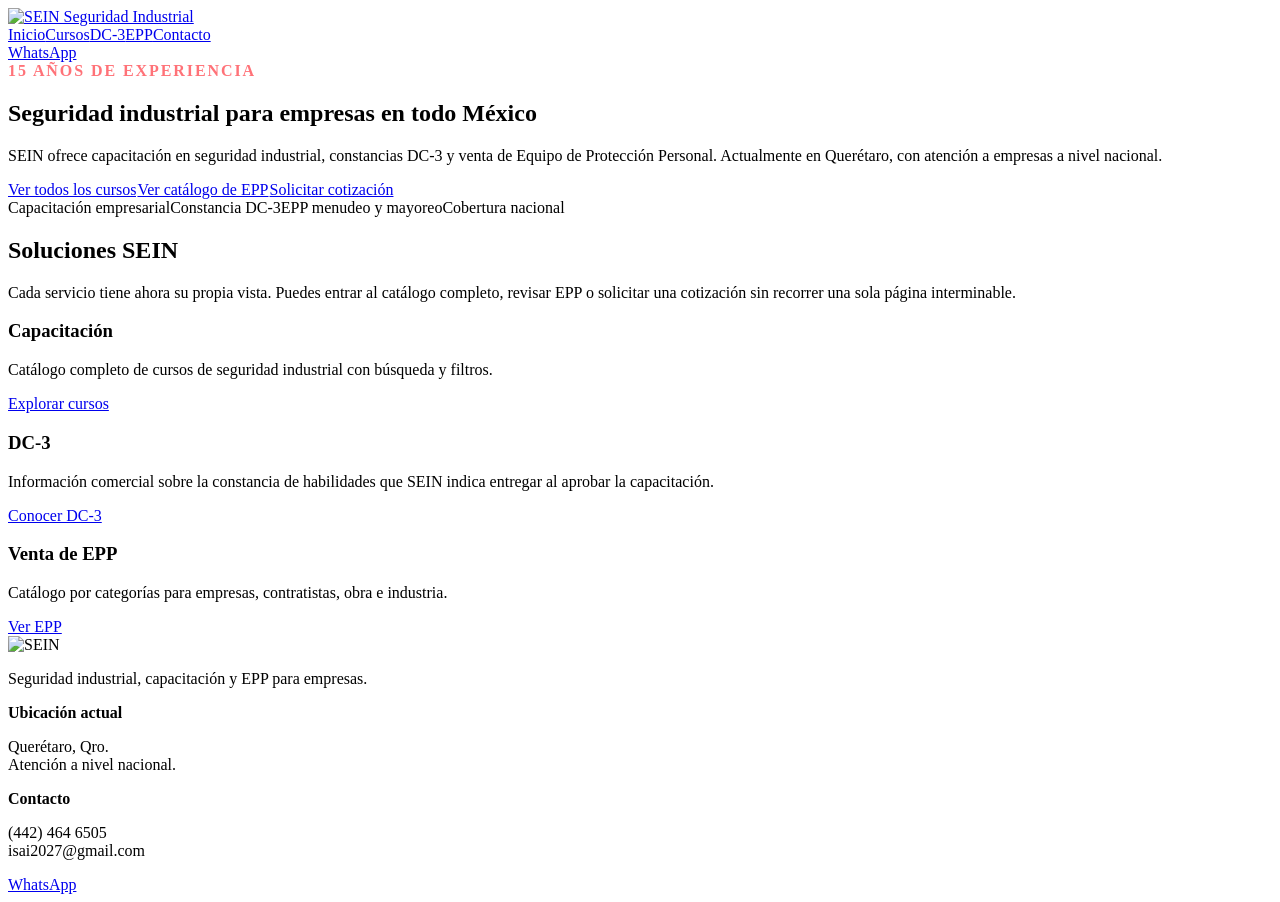
==== index.html @ c84fc2ea "Publicar página principal de SEIN" ====
<!doctype html><html lang="es"><head><meta charset="utf-8"><meta name="viewport" content="width=device-width,initial-scale=1"><title>SEIN Seguridad Industrial | Inicio</title><meta name="description" content="SEIN Seguridad Industrial en Querétaro con atención nacional."><link rel="stylesheet" href="assets/style.css"></head><body><header class="top"><div class="wrap nav"><a class="brand" href="index.html"><img src="assets/logo-sein.jpeg" alt="SEIN Seguridad Industrial"></a><nav class="navlinks"><a href="index.html">Inicio</a><a href="cursos.html">Cursos</a><a href="dc3.html">DC-3</a><a href="epp.html">EPP</a><a href="contacto.html">Contacto</a></nav><a class="btn red" href="https://wa.me/524424646505?text=Hola%20SEIN%2C%20quiero%20una%20cotizaci%C3%B3n" target="_blank" rel="noopener">WhatsApp</a></div></header><main><section class="hero"><div class="wrap"><div style="font-weight:900;letter-spacing:.12em;color:#ff7278">15 AÑOS DE EXPERIENCIA</div><h1>Seguridad industrial para empresas <span>en todo México</span></h1><p>SEIN ofrece capacitación en seguridad industrial, constancias DC-3 y venta de Equipo de Protección Personal. Actualmente en Querétaro, con atención a empresas a nivel nacional.</p><div class="actions"><a class="btn red" href="cursos.html">Ver todos los cursos</a><a class="btn navy" style="border:1px solid #fff" href="epp.html">Ver catálogo de EPP</a><a class="btn green" href="contacto.html">Solicitar cotización</a></div><div class="badges"><span class="badge">Capacitación empresarial</span><span class="badge">Constancia DC-3</span><span class="badge">EPP menudeo y mayoreo</span><span class="badge">Cobertura nacional</span></div></div></section><section class="section"><div class="wrap"><h2>Soluciones SEIN</h2><p class="lead">Cada servicio tiene ahora su propia vista. Puedes entrar al catálogo completo, revisar EPP o solicitar una cotización sin recorrer una sola página interminable.</p><div class="grid3"><article class="card"><h3>Capacitación</h3><p>Catálogo completo de cursos de seguridad industrial con búsqueda y filtros.</p><a class="btn red" href="cursos.html">Explorar cursos</a></article><article class="card"><h3>DC-3</h3><p>Información comercial sobre la constancia de habilidades que SEIN indica entregar al aprobar la capacitación.</p><a class="btn navy" href="dc3.html">Conocer DC-3</a></article><article class="card"><h3>Venta de EPP</h3><p>Catálogo por categorías para empresas, contratistas, obra e industria.</p><a class="btn red" href="epp.html">Ver EPP</a></article></div></div></section></main><footer class="footer"><div class="wrap foot"><div><img src="assets/logo-sein.jpeg" alt="SEIN"><p>Seguridad industrial, capacitación y EPP para empresas.</p></div><div><b>Ubicación actual</b><p>Querétaro, Qro.<br>Atención a nivel nacional.</p></div><div><b>Contacto</b><p>(442) 464 6505<br>isai2027@gmail.com</p></div></div></footer><a class="btn green floating" href="https://wa.me/524424646505?text=Hola%20SEIN%2C%20quiero%20informaci%C3%B3n" target="_blank" rel="noopener">WhatsApp</a></body></html>
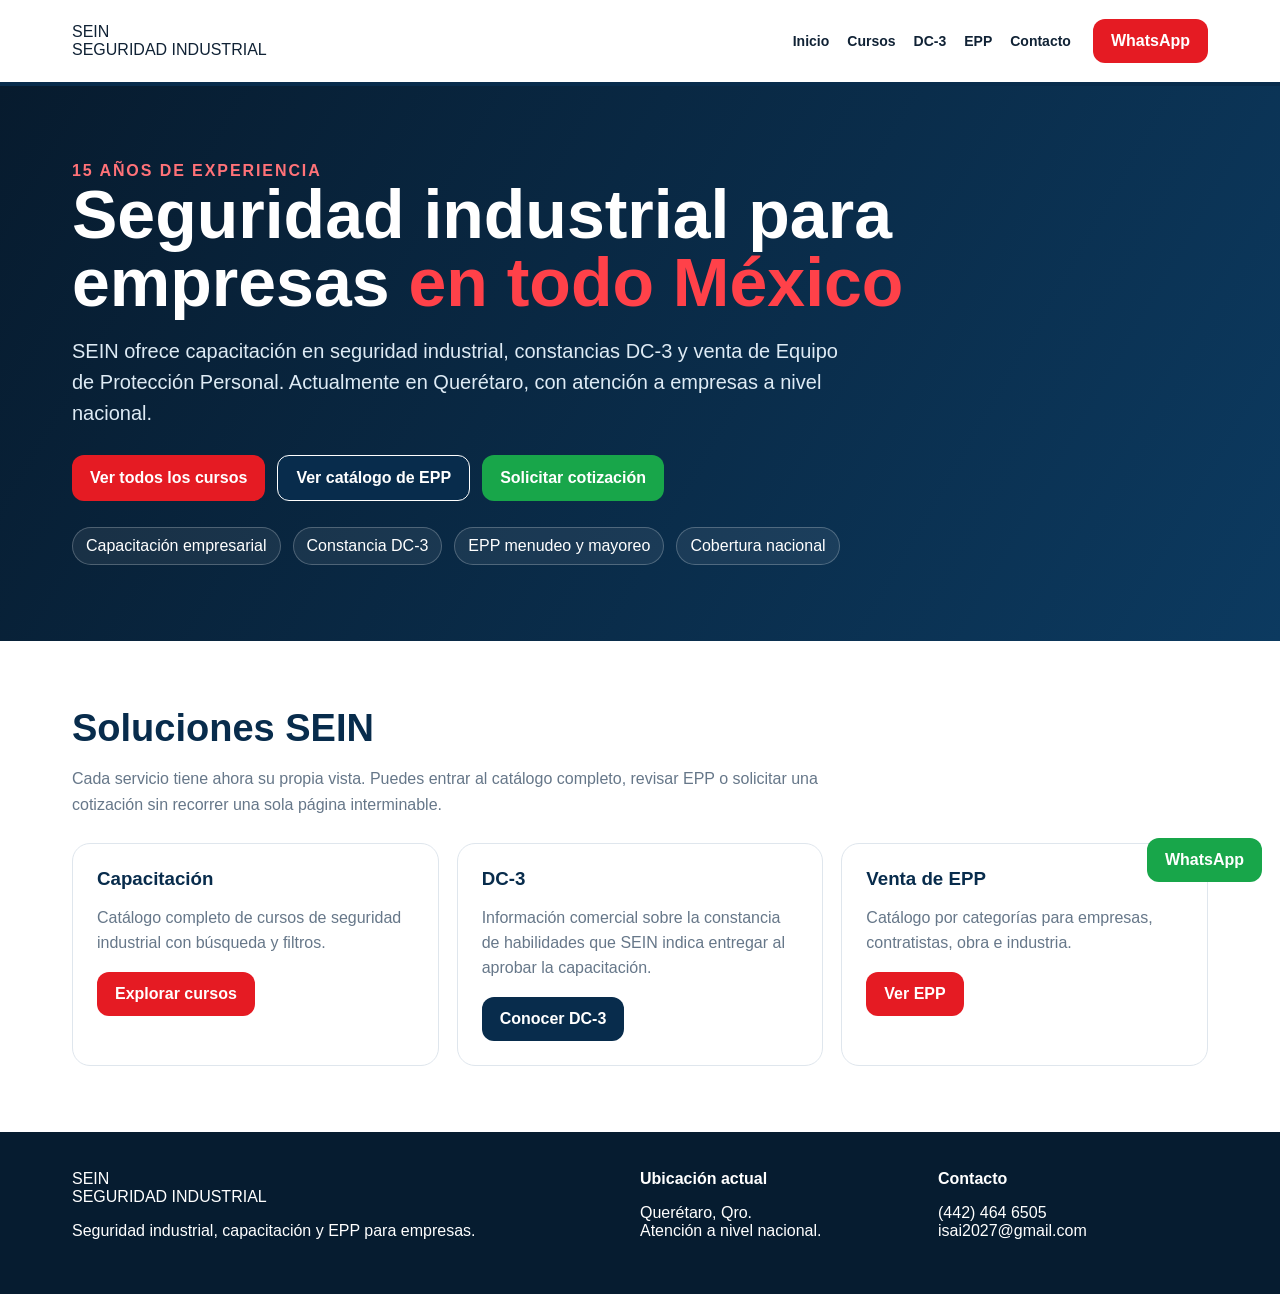
==== commit e55abec4: "Corregir visualización del logotipo SEIN" ====
--- a/index.html
+++ b/index.html
@@ -1 +1 @@
-<!doctype html><html lang="es"><head><meta charset="utf-8"><meta name="viewport" content="width=device-width,initial-scale=1"><title>SEIN Seguridad Industrial | Inicio</title><meta name="description" content="SEIN Seguridad Industrial en Querétaro con atención nacional."><link rel="stylesheet" href="assets/style.css"></head><body><header class="top"><div class="wrap nav"><a class="brand" href="index.html"><img src="assets/logo-sein.jpeg" alt="SEIN Seguridad Industrial"></a><nav class="navlinks"><a href="index.html">Inicio</a><a href="cursos.html">Cursos</a><a href="dc3.html">DC-3</a><a href="epp.html">EPP</a><a href="contacto.html">Contacto</a></nav><a class="btn red" href="https://wa.me/524424646505?text=Hola%20SEIN%2C%20quiero%20una%20cotizaci%C3%B3n" target="_blank" rel="noopener">WhatsApp</a></div></header><main><section class="hero"><div class="wrap"><div style="font-weight:900;letter-spacing:.12em;color:#ff7278">15 AÑOS DE EXPERIENCIA</div><h1>Seguridad industrial para empresas <span>en todo México</span></h1><p>SEIN ofrece capacitación en seguridad industrial, constancias DC-3 y venta de Equipo de Protección Personal. Actualmente en Querétaro, con atención a empresas a nivel nacional.</p><div class="actions"><a class="btn red" href="cursos.html">Ver todos los cursos</a><a class="btn navy" style="border:1px solid #fff" href="epp.html">Ver catálogo de EPP</a><a class="btn green" href="contacto.html">Solicitar cotización</a></div><div class="badges"><span class="badge">Capacitación empresarial</span><span class="badge">Constancia DC-3</span><span class="badge">EPP menudeo y mayoreo</span><span class="badge">Cobertura nacional</span></div></div></section><section class="section"><div class="wrap"><h2>Soluciones SEIN</h2><p class="lead">Cada servicio tiene ahora su propia vista. Puedes entrar al catálogo completo, revisar EPP o solicitar una cotización sin recorrer una sola página interminable.</p><div class="grid3"><article class="card"><h3>Capacitación</h3><p>Catálogo completo de cursos de seguridad industrial con búsqueda y filtros.</p><a class="btn red" href="cursos.html">Explorar cursos</a></article><article class="card"><h3>DC-3</h3><p>Información comercial sobre la constancia de habilidades que SEIN indica entregar al aprobar la capacitación.</p><a class="btn navy" href="dc3.html">Conocer DC-3</a></article><article class="card"><h3>Venta de EPP</h3><p>Catálogo por categorías para empresas, contratistas, obra e industria.</p><a class="btn red" href="epp.html">Ver EPP</a></article></div></div></section></main><footer class="footer"><div class="wrap foot"><div><img src="assets/logo-sein.jpeg" alt="SEIN"><p>Seguridad industrial, capacitación y EPP para empresas.</p></div><div><b>Ubicación actual</b><p>Querétaro, Qro.<br>Atención a nivel nacional.</p></div><div><b>Contacto</b><p>(442) 464 6505<br>isai2027@gmail.com</p></div></div></footer><a class="btn green floating" href="https://wa.me/524424646505?text=Hola%20SEIN%2C%20quiero%20informaci%C3%B3n" target="_blank" rel="noopener">WhatsApp</a></body></html>+<!doctype html><html lang="es"><head><meta charset="utf-8"><meta name="viewport" content="width=device-width,initial-scale=1"><title>SEIN Seguridad Industrial | Inicio</title><meta name="description" content="SEIN Seguridad Industrial en Querétaro con atención nacional."><link rel="stylesheet" href="assets/style.css"></head><body><header class="top"><div class="wrap nav"><a class="brand" href="index.html"><div class="sein-logo-text"><div class="sein-mark">SEIN</div><div class="sein-rule"></div><div class="sein-sub">SEGURIDAD INDUSTRIAL</div></div></a><nav class="navlinks"><a href="index.html">Inicio</a><a href="cursos.html">Cursos</a><a href="dc3.html">DC-3</a><a href="epp.html">EPP</a><a href="contacto.html">Contacto</a></nav><a class="btn red" href="https://wa.me/524424646505?text=Hola%20SEIN%2C%20quiero%20una%20cotizaci%C3%B3n" target="_blank" rel="noopener">WhatsApp</a></div></header><main><section class="hero"><div class="wrap"><div style="font-weight:900;letter-spacing:.12em;color:#ff7278">15 AÑOS DE EXPERIENCIA</div><h1>Seguridad industrial para empresas <span>en todo México</span></h1><p>SEIN ofrece capacitación en seguridad industrial, constancias DC-3 y venta de Equipo de Protección Personal. Actualmente en Querétaro, con atención a empresas a nivel nacional.</p><div class="actions"><a class="btn red" href="cursos.html">Ver todos los cursos</a><a class="btn navy" style="border:1px solid #fff" href="epp.html">Ver catálogo de EPP</a><a class="btn green" href="contacto.html">Solicitar cotización</a></div><div class="badges"><span class="badge">Capacitación empresarial</span><span class="badge">Constancia DC-3</span><span class="badge">EPP menudeo y mayoreo</span><span class="badge">Cobertura nacional</span></div></div></section><section class="section"><div class="wrap"><h2>Soluciones SEIN</h2><p class="lead">Cada servicio tiene ahora su propia vista. Puedes entrar al catálogo completo, revisar EPP o solicitar una cotización sin recorrer una sola página interminable.</p><div class="grid3"><article class="card"><h3>Capacitación</h3><p>Catálogo completo de cursos de seguridad industrial con búsqueda y filtros.</p><a class="btn red" href="cursos.html">Explorar cursos</a></article><article class="card"><h3>DC-3</h3><p>Información comercial sobre la constancia de habilidades que SEIN indica entregar al aprobar la capacitación.</p><a class="btn navy" href="dc3.html">Conocer DC-3</a></article><article class="card"><h3>Venta de EPP</h3><p>Catálogo por categorías para empresas, contratistas, obra e industria.</p><a class="btn red" href="epp.html">Ver EPP</a></article></div></div></section></main><footer class="footer"><div class="wrap foot"><div><div class="sein-logo-text footer-logo"><div class="sein-mark">SEIN</div><div class="sein-rule"></div><div class="sein-sub">SEGURIDAD INDUSTRIAL</div></div><p>Seguridad industrial, capacitación y EPP para empresas.</p></div><div><b>Ubicación actual</b><p>Querétaro, Qro.<br>Atención a nivel nacional.</p></div><div><b>Contacto</b><p>(442) 464 6505<br>isai2027@gmail.com</p></div></div></footer><a class="btn green floating" href="https://wa.me/524424646505?text=Hola%20SEIN%2C%20quiero%20informaci%C3%B3n" target="_blank" rel="noopener">WhatsApp</a></body></html>
--- a/assets/style.css
+++ b/assets/style.css
@@ -0,0 +1 @@
+:root{--r:#e51b23;--n:#082c4c;--ink:#102235;--mut:#667789;--bg:#f4f7fa;--g:#18a64a}*{box-sizing:border-box}html{scroll-behavior:smooth}body{margin:0;font-family:Arial,Helvetica,sans-serif;color:var(--ink);background:#fff}a{text-decoration:none;color:inherit}.wrap{max-width:1180px;margin:auto;padding:0 22px}.top{position:sticky;top:0;z-index:30;background:#fff;border-bottom:4px solid var(--n)}.nav{min-height:82px;display:flex;align-items:center;gap:22px}.brand{display:flex;align-items:center;margin-right:auto;min-width:0}.brand img{display:block;width:auto;height:54px;max-width:260px;object-fit:contain}.navlinks{display:flex;gap:18px;align-items:center;font-weight:700;font-size:14px}.navlinks a:hover{color:var(--r)}.btn{display:inline-flex;align-items:center;justify-content:center;border:0;border-radius:12px;padding:13px 18px;font-weight:800;cursor:pointer}.red{background:var(--r);color:#fff}.navy{background:var(--n);color:#fff}.green{background:var(--g);color:#fff}.hero{background:linear-gradient(120deg,#071b2e,#0c3a60);color:#fff;padding:76px 0}.hero h1{font-size:clamp(38px,6vw,68px);line-height:1;margin:0 0 18px;max-width:900px}.hero h1 span{color:#ff4149}.hero p{font-size:20px;line-height:1.55;max-width:780px;color:#deebf5}.actions{display:flex;gap:12px;flex-wrap:wrap;margin-top:26px}.badges{display:flex;gap:12px;flex-wrap:wrap;margin-top:26px}.badge{border:1px solid #ffffff3b;border-radius:999px;padding:9px 13px;background:#ffffff12}.section{padding:66px 0}.alt{background:var(--bg)}h2{font-size:38px;color:var(--n);margin:0 0 12px}.lead{color:var(--mut);max-width:760px;line-height:1.6}.grid3{display:grid;grid-template-columns:repeat(3,1fr);gap:18px;margin-top:26px}.card{border:1px solid #dfe6ed;border-radius:18px;padding:24px;background:#fff}.card h3{margin:0 0 10px;color:var(--n)}.card p{color:var(--mut);line-height:1.55}.toolbar{display:flex;gap:12px;flex-wrap:wrap;margin:24px 0}.toolbar input,.toolbar select,.form input,.form select,.form textarea{padding:14px;border:1px solid #cbd5df;border-radius:10px;background:#fff;font:inherit}.toolbar input{min-width:280px;flex:1}.coursegrid,.eppgrid{display:grid;grid-template-columns:repeat(3,1fr);gap:14px}.item{border:1px solid #dfe6ed;border-radius:15px;padding:18px;background:#fff}.item b{display:block;color:var(--n);margin-bottom:7px}.item small{color:var(--mut)}.item .btn{margin-top:14px;width:100%}.quote{display:grid;grid-template-columns:.8fr 1.2fr;gap:26px}.info{background:var(--n);color:#fff;border-radius:20px;padding:28px}.form{display:grid;grid-template-columns:1fr 1fr;gap:13px}.form textarea{grid-column:1/-1;min-height:120px}.form .full{grid-column:1/-1}.footer{background:#061c30;color:#fff;padding:38px 0}.foot{display:grid;grid-template-columns:2fr 1fr 1fr;gap:28px}.foot img{height:48px;width:auto;background:#fff;border-radius:7px;padding:3px}.crumb{padding:20px 0;color:var(--mut);font-size:14px}.notice{background:#fff4f4;border-left:4px solid var(--r);padding:15px;border-radius:8px;margin:20px 0}.floating{position:fixed;right:18px;bottom:18px;z-index:25}.empty{display:none;padding:24px;text-align:center;color:var(--mut)}@media(max-width:850px){.nav{flex-wrap:wrap;padding:10px 0}.brand img{height:46px;max-width:210px}.navlinks{order:3;width:100%;overflow:auto;padding-bottom:8px}.grid3,.coursegrid,.eppgrid,.quote,.foot{grid-template-columns:1fr}.form{grid-template-columns:1fr}.form textarea,.form .full{grid-column:auto}.hero{padding:54px 0}.nav>.btn{padding:10px 12px;font-size:13px}}@media(max-width:420px){.brand img{height:40px;max-width:185px}.wrap{padding:0 16px}.hero h1{font-size:38px}h2{font-size:31px}.toolbar input{min-width:0;width:100%}}
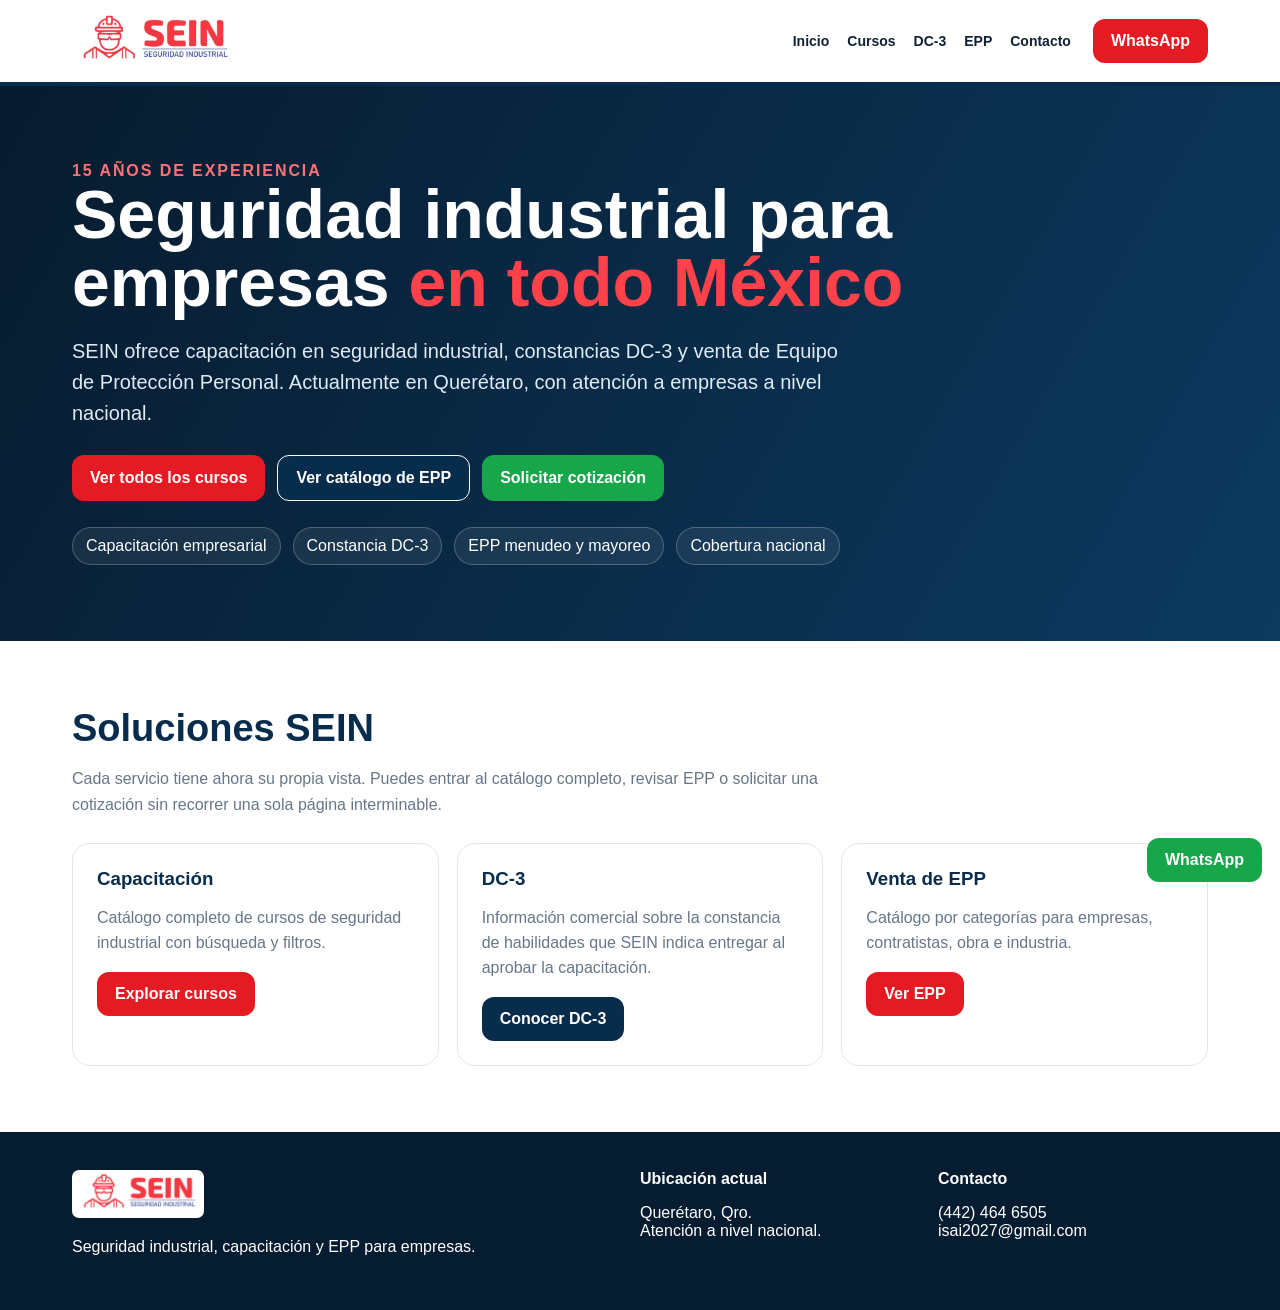
==== commit 2ae3d3aa: "Usar logotipo oficial SEIN" ====
--- a/index.html
+++ b/index.html
@@ -1 +1 @@
-<!doctype html><html lang="es"><head><meta charset="utf-8"><meta name="viewport" content="width=device-width,initial-scale=1"><title>SEIN Seguridad Industrial | Inicio</title><meta name="description" content="SEIN Seguridad Industrial en Querétaro con atención nacional."><link rel="stylesheet" href="assets/style.css"></head><body><header class="top"><div class="wrap nav"><a class="brand" href="index.html"><div class="sein-logo-text"><div class="sein-mark">SEIN</div><div class="sein-rule"></div><div class="sein-sub">SEGURIDAD INDUSTRIAL</div></div></a><nav class="navlinks"><a href="index.html">Inicio</a><a href="cursos.html">Cursos</a><a href="dc3.html">DC-3</a><a href="epp.html">EPP</a><a href="contacto.html">Contacto</a></nav><a class="btn red" href="https://wa.me/524424646505?text=Hola%20SEIN%2C%20quiero%20una%20cotizaci%C3%B3n" target="_blank" rel="noopener">WhatsApp</a></div></header><main><section class="hero"><div class="wrap"><div style="font-weight:900;letter-spacing:.12em;color:#ff7278">15 AÑOS DE EXPERIENCIA</div><h1>Seguridad industrial para empresas <span>en todo México</span></h1><p>SEIN ofrece capacitación en seguridad industrial, constancias DC-3 y venta de Equipo de Protección Personal. Actualmente en Querétaro, con atención a empresas a nivel nacional.</p><div class="actions"><a class="btn red" href="cursos.html">Ver todos los cursos</a><a class="btn navy" style="border:1px solid #fff" href="epp.html">Ver catálogo de EPP</a><a class="btn green" href="contacto.html">Solicitar cotización</a></div><div class="badges"><span class="badge">Capacitación empresarial</span><span class="badge">Constancia DC-3</span><span class="badge">EPP menudeo y mayoreo</span><span class="badge">Cobertura nacional</span></div></div></section><section class="section"><div class="wrap"><h2>Soluciones SEIN</h2><p class="lead">Cada servicio tiene ahora su propia vista. Puedes entrar al catálogo completo, revisar EPP o solicitar una cotización sin recorrer una sola página interminable.</p><div class="grid3"><article class="card"><h3>Capacitación</h3><p>Catálogo completo de cursos de seguridad industrial con búsqueda y filtros.</p><a class="btn red" href="cursos.html">Explorar cursos</a></article><article class="card"><h3>DC-3</h3><p>Información comercial sobre la constancia de habilidades que SEIN indica entregar al aprobar la capacitación.</p><a class="btn navy" href="dc3.html">Conocer DC-3</a></article><article class="card"><h3>Venta de EPP</h3><p>Catálogo por categorías para empresas, contratistas, obra e industria.</p><a class="btn red" href="epp.html">Ver EPP</a></article></div></div></section></main><footer class="footer"><div class="wrap foot"><div><div class="sein-logo-text footer-logo"><div class="sein-mark">SEIN</div><div class="sein-rule"></div><div class="sein-sub">SEGURIDAD INDUSTRIAL</div></div><p>Seguridad industrial, capacitación y EPP para empresas.</p></div><div><b>Ubicación actual</b><p>Querétaro, Qro.<br>Atención a nivel nacional.</p></div><div><b>Contacto</b><p>(442) 464 6505<br>isai2027@gmail.com</p></div></div></footer><a class="btn green floating" href="https://wa.me/524424646505?text=Hola%20SEIN%2C%20quiero%20informaci%C3%B3n" target="_blank" rel="noopener">WhatsApp</a></body></html>+<!doctype html><html lang="es"><head><meta charset="utf-8"><meta name="viewport" content="width=device-width,initial-scale=1"><title>SEIN Seguridad Industrial | Inicio</title><meta name="description" content="SEIN Seguridad Industrial en Querétaro con atención nacional."><link rel="stylesheet" href="assets/style.css"></head><body><header class="top"><div class="wrap nav"><a class="brand" href="index.html"><img src="assets/LOGO.jpeg" alt="SEIN Seguridad Industrial"></a><nav class="navlinks"><a href="index.html">Inicio</a><a href="cursos.html">Cursos</a><a href="dc3.html">DC-3</a><a href="epp.html">EPP</a><a href="contacto.html">Contacto</a></nav><a class="btn red" href="https://wa.me/524424646505?text=Hola%20SEIN%2C%20quiero%20una%20cotizaci%C3%B3n" target="_blank" rel="noopener">WhatsApp</a></div></header><main><section class="hero"><div class="wrap"><div style="font-weight:900;letter-spacing:.12em;color:#ff7278">15 AÑOS DE EXPERIENCIA</div><h1>Seguridad industrial para empresas <span>en todo México</span></h1><p>SEIN ofrece capacitación en seguridad industrial, constancias DC-3 y venta de Equipo de Protección Personal. Actualmente en Querétaro, con atención a empresas a nivel nacional.</p><div class="actions"><a class="btn red" href="cursos.html">Ver todos los cursos</a><a class="btn navy" style="border:1px solid #fff" href="epp.html">Ver catálogo de EPP</a><a class="btn green" href="contacto.html">Solicitar cotización</a></div><div class="badges"><span class="badge">Capacitación empresarial</span><span class="badge">Constancia DC-3</span><span class="badge">EPP menudeo y mayoreo</span><span class="badge">Cobertura nacional</span></div></div></section><section class="section"><div class="wrap"><h2>Soluciones SEIN</h2><p class="lead">Cada servicio tiene ahora su propia vista. Puedes entrar al catálogo completo, revisar EPP o solicitar una cotización sin recorrer una sola página interminable.</p><div class="grid3"><article class="card"><h3>Capacitación</h3><p>Catálogo completo de cursos de seguridad industrial con búsqueda y filtros.</p><a class="btn red" href="cursos.html">Explorar cursos</a></article><article class="card"><h3>DC-3</h3><p>Información comercial sobre la constancia de habilidades que SEIN indica entregar al aprobar la capacitación.</p><a class="btn navy" href="dc3.html">Conocer DC-3</a></article><article class="card"><h3>Venta de EPP</h3><p>Catálogo por categorías para empresas, contratistas, obra e industria.</p><a class="btn red" href="epp.html">Ver EPP</a></article></div></div></section></main><footer class="footer"><div class="wrap foot"><div><img class="footer-logo-img" src="assets/LOGO.jpeg" alt="SEIN Seguridad Industrial"><p>Seguridad industrial, capacitación y EPP para empresas.</p></div><div><b>Ubicación actual</b><p>Querétaro, Qro.<br>Atención a nivel nacional.</p></div><div><b>Contacto</b><p>(442) 464 6505<br>isai2027@gmail.com</p></div></div></footer><a class="btn green floating" href="https://wa.me/524424646505?text=Hola%20SEIN%2C%20quiero%20informaci%C3%B3n" target="_blank" rel="noopener">WhatsApp</a></body></html>
--- a/assets/style.css
+++ b/assets/style.css
@@ -1 +1,2 @@
-:root{--r:#e51b23;--n:#082c4c;--ink:#102235;--mut:#667789;--bg:#f4f7fa;--g:#18a64a}*{box-sizing:border-box}html{scroll-behavior:smooth}body{margin:0;font-family:Arial,Helvetica,sans-serif;color:var(--ink);background:#fff}a{text-decoration:none;color:inherit}.wrap{max-width:1180px;margin:auto;padding:0 22px}.top{position:sticky;top:0;z-index:30;background:#fff;border-bottom:4px solid var(--n)}.nav{min-height:82px;display:flex;align-items:center;gap:22px}.brand{display:flex;align-items:center;margin-right:auto;min-width:0}.brand img{display:block;width:auto;height:54px;max-width:260px;object-fit:contain}.navlinks{display:flex;gap:18px;align-items:center;font-weight:700;font-size:14px}.navlinks a:hover{color:var(--r)}.btn{display:inline-flex;align-items:center;justify-content:center;border:0;border-radius:12px;padding:13px 18px;font-weight:800;cursor:pointer}.red{background:var(--r);color:#fff}.navy{background:var(--n);color:#fff}.green{background:var(--g);color:#fff}.hero{background:linear-gradient(120deg,#071b2e,#0c3a60);color:#fff;padding:76px 0}.hero h1{font-size:clamp(38px,6vw,68px);line-height:1;margin:0 0 18px;max-width:900px}.hero h1 span{color:#ff4149}.hero p{font-size:20px;line-height:1.55;max-width:780px;color:#deebf5}.actions{display:flex;gap:12px;flex-wrap:wrap;margin-top:26px}.badges{display:flex;gap:12px;flex-wrap:wrap;margin-top:26px}.badge{border:1px solid #ffffff3b;border-radius:999px;padding:9px 13px;background:#ffffff12}.section{padding:66px 0}.alt{background:var(--bg)}h2{font-size:38px;color:var(--n);margin:0 0 12px}.lead{color:var(--mut);max-width:760px;line-height:1.6}.grid3{display:grid;grid-template-columns:repeat(3,1fr);gap:18px;margin-top:26px}.card{border:1px solid #dfe6ed;border-radius:18px;padding:24px;background:#fff}.card h3{margin:0 0 10px;color:var(--n)}.card p{color:var(--mut);line-height:1.55}.toolbar{display:flex;gap:12px;flex-wrap:wrap;margin:24px 0}.toolbar input,.toolbar select,.form input,.form select,.form textarea{padding:14px;border:1px solid #cbd5df;border-radius:10px;background:#fff;font:inherit}.toolbar input{min-width:280px;flex:1}.coursegrid,.eppgrid{display:grid;grid-template-columns:repeat(3,1fr);gap:14px}.item{border:1px solid #dfe6ed;border-radius:15px;padding:18px;background:#fff}.item b{display:block;color:var(--n);margin-bottom:7px}.item small{color:var(--mut)}.item .btn{margin-top:14px;width:100%}.quote{display:grid;grid-template-columns:.8fr 1.2fr;gap:26px}.info{background:var(--n);color:#fff;border-radius:20px;padding:28px}.form{display:grid;grid-template-columns:1fr 1fr;gap:13px}.form textarea{grid-column:1/-1;min-height:120px}.form .full{grid-column:1/-1}.footer{background:#061c30;color:#fff;padding:38px 0}.foot{display:grid;grid-template-columns:2fr 1fr 1fr;gap:28px}.foot img{height:48px;width:auto;background:#fff;border-radius:7px;padding:3px}.crumb{padding:20px 0;color:var(--mut);font-size:14px}.notice{background:#fff4f4;border-left:4px solid var(--r);padding:15px;border-radius:8px;margin:20px 0}.floating{position:fixed;right:18px;bottom:18px;z-index:25}.empty{display:none;padding:24px;text-align:center;color:var(--mut)}@media(max-width:850px){.nav{flex-wrap:wrap;padding:10px 0}.brand img{height:46px;max-width:210px}.navlinks{order:3;width:100%;overflow:auto;padding-bottom:8px}.grid3,.coursegrid,.eppgrid,.quote,.foot{grid-template-columns:1fr}.form{grid-template-columns:1fr}.form textarea,.form .full{grid-column:auto}.hero{padding:54px 0}.nav>.btn{padding:10px 12px;font-size:13px}}@media(max-width:420px){.brand img{height:40px;max-width:185px}.wrap{padding:0 16px}.hero h1{font-size:38px}h2{font-size:31px}.toolbar input{min-width:0;width:100%}}+:root{--r:#e51b23;--n:#082c4c;--ink:#102235;--mut:#667789;--bg:#f4f7fa;--g:#18a64a}*{box-sizing:border-box}html{scroll-behavior:smooth}body{margin:0;font-family:Arial,Helvetica,sans-serif;color:var(--ink);background:#fff}a{text-decoration:none;color:inherit}.wrap{max-width:1180px;margin:auto;padding:0 22px}.top{position:sticky;top:0;z-index:30;background:#fff;border-bottom:4px solid var(--n)}.nav{min-height:82px;display:flex;align-items:center;gap:22px}.brand{display:flex;align-items:center;margin-right:auto;min-width:0}.brand img{display:block;width:auto;height:54px;max-width:260px;object-fit:contain}.navlinks{display:flex;gap:18px;align-items:center;font-weight:700;font-size:14px}.navlinks a:hover{color:var(--r)}.btn{display:inline-flex;align-items:center;justify-content:center;border:0;border-radius:12px;padding:13px 18px;font-weight:800;cursor:pointer}.red{background:var(--r);color:#fff}.navy{background:var(--n);color:#fff}.green{background:var(--g);color:#fff}.hero{background:linear-gradient(120deg,#071b2e,#0c3a60);color:#fff;padding:76px 0}.hero h1{font-size:clamp(38px,6vw,68px);line-height:1;margin:0 0 18px;max-width:900px}.hero h1 span{color:#ff4149}.hero p{font-size:20px;line-height:1.55;max-width:780px;color:#deebf5}.actions{display:flex;gap:12px;flex-wrap:wrap;margin-top:26px}.badges{display:flex;gap:12px;flex-wrap:wrap;margin-top:26px}.badge{border:1px solid #ffffff3b;border-radius:999px;padding:9px 13px;background:#ffffff12}.section{padding:66px 0}.alt{background:var(--bg)}h2{font-size:38px;color:var(--n);margin:0 0 12px}.lead{color:var(--mut);max-width:760px;line-height:1.6}.grid3{display:grid;grid-template-columns:repeat(3,1fr);gap:18px;margin-top:26px}.card{border:1px solid #dfe6ed;border-radius:18px;padding:24px;background:#fff}.card h3{margin:0 0 10px;color:var(--n)}.card p{color:var(--mut);line-height:1.55}.toolbar{display:flex;gap:12px;flex-wrap:wrap;margin:24px 0}.toolbar input,.toolbar select,.form input,.form select,.form textarea{padding:14px;border:1px solid #cbd5df;border-radius:10px;background:#fff;font:inherit}.toolbar input{min-width:280px;flex:1}.coursegrid,.eppgrid{display:grid;grid-template-columns:repeat(3,1fr);gap:14px}.item{border:1px solid #dfe6ed;border-radius:15px;padding:18px;background:#fff}.item b{display:block;color:var(--n);margin-bottom:7px}.item small{color:var(--mut)}.item .btn{margin-top:14px;width:100%}.quote{display:grid;grid-template-columns:.8fr 1.2fr;gap:26px}.info{background:var(--n);color:#fff;border-radius:20px;padding:28px}.form{display:grid;grid-template-columns:1fr 1fr;gap:13px}.form textarea{grid-column:1/-1;min-height:120px}.form .full{grid-column:1/-1}.footer{background:#061c30;color:#fff;padding:38px 0}.foot{display:grid;grid-template-columns:2fr 1fr 1fr;gap:28px}.foot img{height:48px;width:auto;background:#fff;border-radius:7px;padding:3px}.crumb{padding:20px 0;color:var(--mut);font-size:14px}.notice{background:#fff4f4;border-left:4px solid var(--r);padding:15px;border-radius:8px;margin:20px 0}.floating{position:fixed;right:18px;bottom:18px;z-index:25}.empty{display:none;padding:24px;text-align:center;color:var(--mut)}@media(max-width:850px){.nav{flex-wrap:wrap;padding:10px 0}.brand img{height:46px;max-width:210px}.navlinks{order:3;width:100%;overflow:auto;padding-bottom:8px}.grid3,.coursegrid,.eppgrid,.quote,.foot{grid-template-columns:1fr}.form{grid-template-columns:1fr}.form textarea,.form .full{grid-column:auto}.hero{padding:54px 0}.nav>.btn{padding:10px 12px;font-size:13px}}@media(max-width:420px){.brand img{height:40px;max-width:185px}.wrap{padding:0 16px}.hero h1{font-size:38px}h2{font-size:31px}.toolbar input{min-width:0;width:100%}}
+.sein-logo-text{width:235px;line-height:1}.sein-mark{font-weight:900;font-size:38px;letter-spacing:1px;color:#e51b23}.sein-rule{height:3px;background:#17689b;margin:4px 0 5px}.sein-sub{font-size:12px;font-weight:800;letter-spacing:2.2px;color:#17689b;white-space:nowrap}.footer-logo{background:#fff;border-radius:8px;padding:8px 12px;width:230px}.footer-logo .sein-mark{font-size:34px}@media(max-width:500px){.sein-logo-text{width:185px}.sein-mark{font-size:31px}.sein-sub{font-size:9px;letter-spacing:1.7px}}
